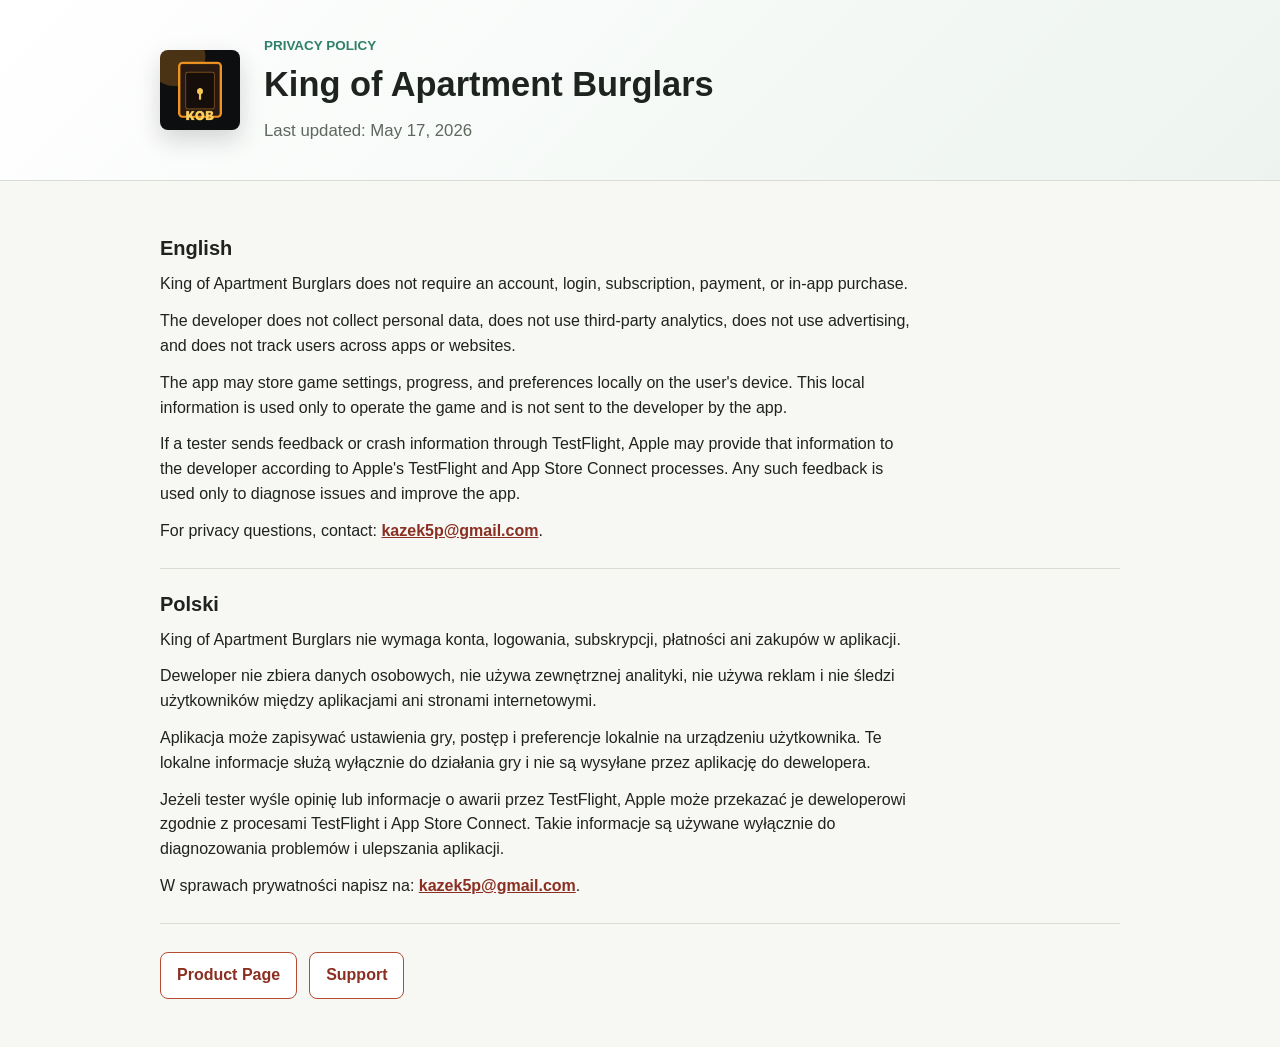
==== privacy/index.html @ fd4431cd "Add App Store support and privacy pages" ====
<!doctype html>
<html lang="en">
<head>
  <meta charset="utf-8">
  <meta name="viewport" content="width=device-width, initial-scale=1">
  <title>Privacy Policy - King of Apartment Burglars</title>
  <meta name="description" content="Privacy Policy for King of Apartment Burglars.">
  <link rel="stylesheet" href="../styles.css">
</head>
<body>
  <header class="site-header compact">
    <img src="../assets/app-icon.png" alt="" class="app-icon" width="80" height="80">
    <div>
      <p class="eyebrow">Privacy Policy</p>
      <h1>King of Apartment Burglars</h1>
      <p class="lead">Last updated: May 17, 2026</p>
    </div>
  </header>

  <main>
    <section>
      <h2>English</h2>
      <p>King of Apartment Burglars does not require an account, login, subscription, payment, or in-app purchase.</p>
      <p>The developer does not collect personal data, does not use third-party analytics, does not use advertising, and does not track users across apps or websites.</p>
      <p>The app may store game settings, progress, and preferences locally on the user's device. This local information is used only to operate the game and is not sent to the developer by the app.</p>
      <p>If a tester sends feedback or crash information through TestFlight, Apple may provide that information to the developer according to Apple's TestFlight and App Store Connect processes. Any such feedback is used only to diagnose issues and improve the app.</p>
      <p>For privacy questions, contact: <a href="mailto:kazek5p@gmail.com">kazek5p@gmail.com</a>.</p>
    </section>

    <section lang="pl">
      <h2>Polski</h2>
      <p>King of Apartment Burglars nie wymaga konta, logowania, subskrypcji, płatności ani zakupów w aplikacji.</p>
      <p>Deweloper nie zbiera danych osobowych, nie używa zewnętrznej analityki, nie używa reklam i nie śledzi użytkowników między aplikacjami ani stronami internetowymi.</p>
      <p>Aplikacja może zapisywać ustawienia gry, postęp i preferencje lokalnie na urządzeniu użytkownika. Te lokalne informacje służą wyłącznie do działania gry i nie są wysyłane przez aplikację do dewelopera.</p>
      <p>Jeżeli tester wyśle opinię lub informacje o awarii przez TestFlight, Apple może przekazać je deweloperowi zgodnie z procesami TestFlight i App Store Connect. Takie informacje są używane wyłącznie do diagnozowania problemów i ulepszania aplikacji.</p>
      <p>W sprawach prywatności napisz na: <a href="mailto:kazek5p@gmail.com">kazek5p@gmail.com</a>.</p>
    </section>

    <nav class="link-row" aria-label="Product links">
      <a href="../">Product Page</a>
      <a href="../support/">Support</a>
    </nav>
  </main>
</body>
</html>
---- styles.css ----
:root {
  color-scheme: light;
  --bg: #f7f7f4;
  --text: #1f2320;
  --muted: #5f675f;
  --line: #d7ddd2;
  --panel: #ffffff;
  --accent: #b84a32;
  --accent-2: #2f7f69;
  --link: #8b2f22;
}

* {
  box-sizing: border-box;
}

body {
  margin: 0;
  min-height: 100vh;
  background: var(--bg);
  color: var(--text);
  font-family: -apple-system, BlinkMacSystemFont, "Segoe UI", sans-serif;
  line-height: 1.55;
}

.site-header {
  display: grid;
  grid-template-columns: auto minmax(0, 1fr);
  gap: 24px;
  align-items: center;
  padding: 48px max(24px, calc((100vw - 960px) / 2));
  background: linear-gradient(135deg, #fff 0%, #edf4ef 100%);
  border-bottom: 1px solid var(--line);
}

.site-header.compact {
  padding-top: 36px;
  padding-bottom: 36px;
}

.app-icon {
  display: block;
  border-radius: 8px;
  box-shadow: 0 10px 24px rgba(31, 35, 32, 0.18);
}

.eyebrow {
  margin: 0 0 8px;
  color: var(--accent-2);
  font-size: 0.84rem;
  font-weight: 700;
  text-transform: uppercase;
}

h1,
h2 {
  margin: 0;
  line-height: 1.15;
}

h1 {
  font-size: 2.15rem;
  max-width: 680px;
}

h2 {
  font-size: 1.25rem;
}

.lead {
  max-width: 720px;
  margin: 14px 0 0;
  color: var(--muted);
  font-size: 1.05rem;
}

main {
  width: min(960px, calc(100% - 48px));
  margin: 0 auto;
  padding: 32px 0 48px;
}

section {
  padding: 24px 0;
  border-bottom: 1px solid var(--line);
}

p {
  max-width: 760px;
  margin: 12px 0 0;
}

a {
  color: var(--link);
  font-weight: 650;
}

.link-row {
  display: flex;
  flex-wrap: wrap;
  gap: 12px;
  margin-top: 28px;
}

.link-row a {
  display: inline-flex;
  min-height: 44px;
  align-items: center;
  justify-content: center;
  padding: 10px 16px;
  border: 1px solid var(--accent);
  border-radius: 8px;
  background: var(--panel);
  text-decoration: none;
}

.link-row a:hover,
.link-row a:focus-visible {
  background: #fff0ec;
}

@media (max-width: 620px) {
  .site-header {
    grid-template-columns: 1fr;
    gap: 18px;
    padding: 32px 24px;
  }

  h1 {
    font-size: 1.8rem;
  }

  main {
    width: calc(100% - 32px);
  }
}
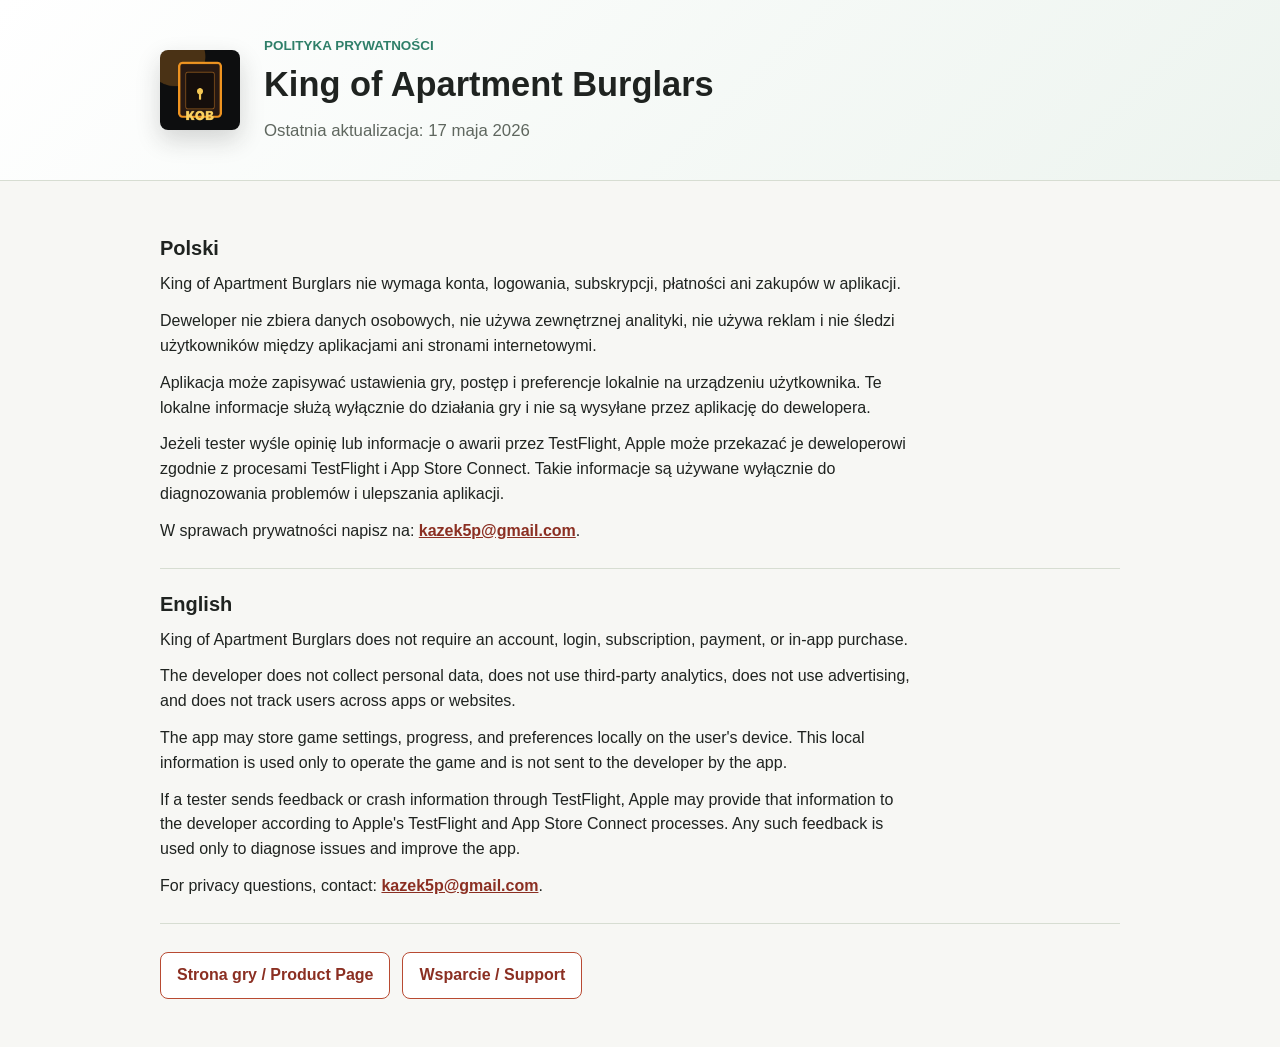
==== commit d07e2fd5: "Add Polish website content" ====
--- a/privacy/index.html
+++ b/privacy/index.html
@@ -1,32 +1,23 @@
 <!doctype html>
-<html lang="en">
+<html lang="pl">
 <head>
   <meta charset="utf-8">
   <meta name="viewport" content="width=device-width, initial-scale=1">
-  <title>Privacy Policy - King of Apartment Burglars</title>
-  <meta name="description" content="Privacy Policy for King of Apartment Burglars.">
+  <title>Polityka prywatności - King of Apartment Burglars</title>
+  <meta name="description" content="Polityka prywatności i privacy policy dla King of Apartment Burglars.">
   <link rel="stylesheet" href="../styles.css">
 </head>
 <body>
   <header class="site-header compact">
     <img src="../assets/app-icon.png" alt="" class="app-icon" width="80" height="80">
     <div>
-      <p class="eyebrow">Privacy Policy</p>
+      <p class="eyebrow">Polityka prywatności</p>
       <h1>King of Apartment Burglars</h1>
-      <p class="lead">Last updated: May 17, 2026</p>
+      <p class="lead">Ostatnia aktualizacja: 17 maja 2026</p>
     </div>
   </header>
 
   <main>
-    <section>
-      <h2>English</h2>
-      <p>King of Apartment Burglars does not require an account, login, subscription, payment, or in-app purchase.</p>
-      <p>The developer does not collect personal data, does not use third-party analytics, does not use advertising, and does not track users across apps or websites.</p>
-      <p>The app may store game settings, progress, and preferences locally on the user's device. This local information is used only to operate the game and is not sent to the developer by the app.</p>
-      <p>If a tester sends feedback or crash information through TestFlight, Apple may provide that information to the developer according to Apple's TestFlight and App Store Connect processes. Any such feedback is used only to diagnose issues and improve the app.</p>
-      <p>For privacy questions, contact: <a href="mailto:kazek5p@gmail.com">kazek5p@gmail.com</a>.</p>
-    </section>
-
     <section lang="pl">
       <h2>Polski</h2>
       <p>King of Apartment Burglars nie wymaga konta, logowania, subskrypcji, płatności ani zakupów w aplikacji.</p>
@@ -36,9 +27,18 @@
       <p>W sprawach prywatności napisz na: <a href="mailto:kazek5p@gmail.com">kazek5p@gmail.com</a>.</p>
     </section>
 
+    <section lang="en">
+      <h2>English</h2>
+      <p>King of Apartment Burglars does not require an account, login, subscription, payment, or in-app purchase.</p>
+      <p>The developer does not collect personal data, does not use third-party analytics, does not use advertising, and does not track users across apps or websites.</p>
+      <p>The app may store game settings, progress, and preferences locally on the user's device. This local information is used only to operate the game and is not sent to the developer by the app.</p>
+      <p>If a tester sends feedback or crash information through TestFlight, Apple may provide that information to the developer according to Apple's TestFlight and App Store Connect processes. Any such feedback is used only to diagnose issues and improve the app.</p>
+      <p>For privacy questions, contact: <a href="mailto:kazek5p@gmail.com">kazek5p@gmail.com</a>.</p>
+    </section>
+
     <nav class="link-row" aria-label="Product links">
-      <a href="../">Product Page</a>
-      <a href="../support/">Support</a>
+      <a href="../">Strona gry / Product Page</a>
+      <a href="../support/">Wsparcie / Support</a>
     </nav>
   </main>
 </body>
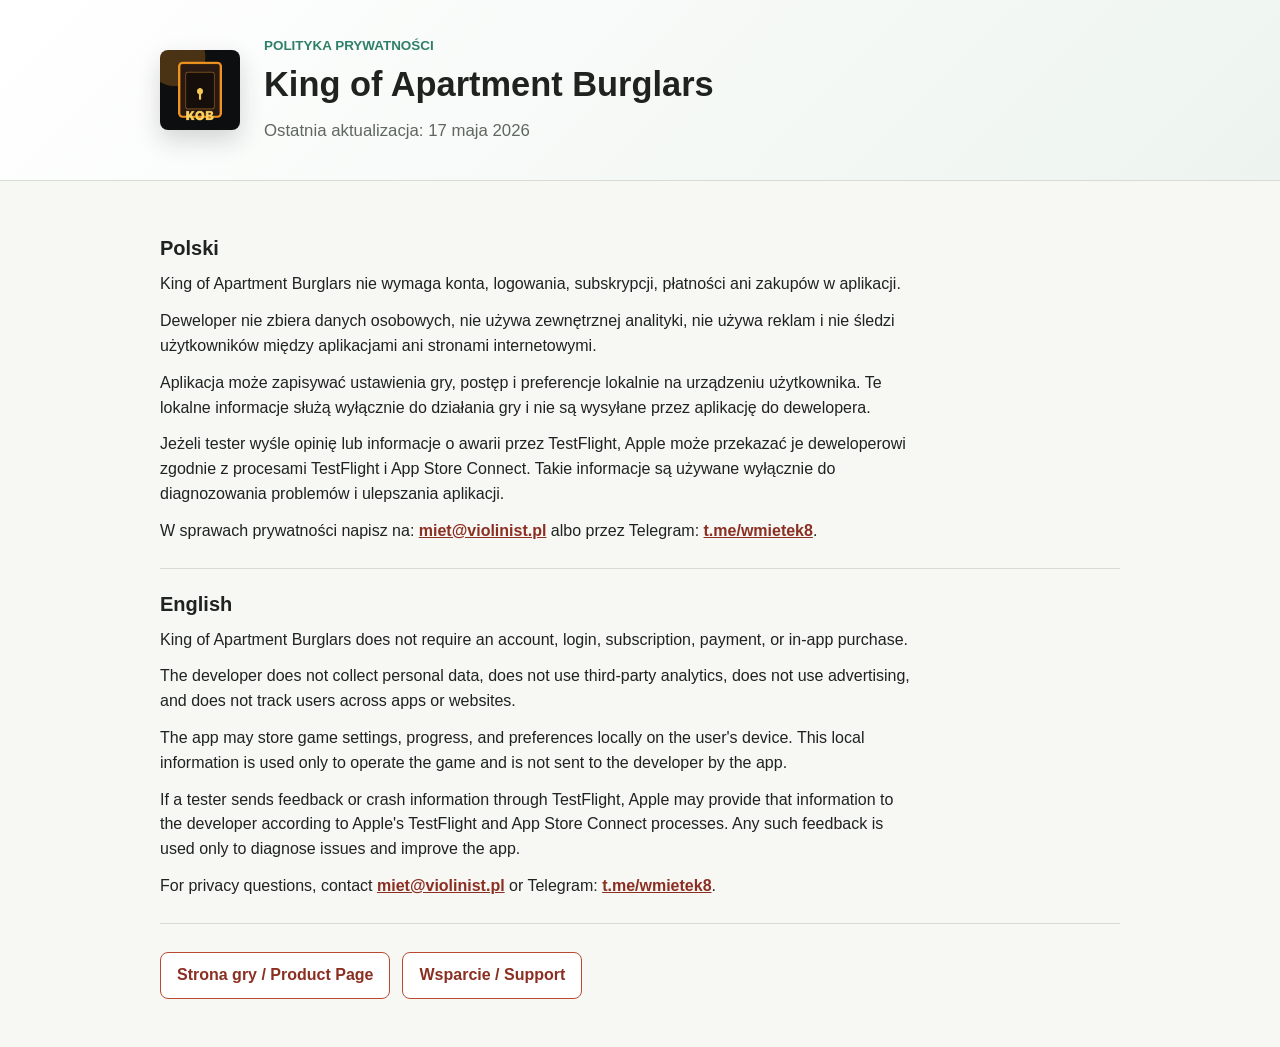
==== commit c18c7d70: "Update public contact details" ====
--- a/privacy/index.html
+++ b/privacy/index.html
@@ -24,7 +24,7 @@
       <p>Deweloper nie zbiera danych osobowych, nie używa zewnętrznej analityki, nie używa reklam i nie śledzi użytkowników między aplikacjami ani stronami internetowymi.</p>
       <p>Aplikacja może zapisywać ustawienia gry, postęp i preferencje lokalnie na urządzeniu użytkownika. Te lokalne informacje służą wyłącznie do działania gry i nie są wysyłane przez aplikację do dewelopera.</p>
       <p>Jeżeli tester wyśle opinię lub informacje o awarii przez TestFlight, Apple może przekazać je deweloperowi zgodnie z procesami TestFlight i App Store Connect. Takie informacje są używane wyłącznie do diagnozowania problemów i ulepszania aplikacji.</p>
-      <p>W sprawach prywatności napisz na: <a href="mailto:kazek5p@gmail.com">kazek5p@gmail.com</a>.</p>
+      <p>W sprawach prywatności napisz na: <a href="mailto:miet@violinist.pl">miet@violinist.pl</a> albo przez Telegram: <a href="https://t.me/wmietek8">t.me/wmietek8</a>.</p>
     </section>
 
     <section lang="en">
@@ -33,7 +33,7 @@
       <p>The developer does not collect personal data, does not use third-party analytics, does not use advertising, and does not track users across apps or websites.</p>
       <p>The app may store game settings, progress, and preferences locally on the user's device. This local information is used only to operate the game and is not sent to the developer by the app.</p>
       <p>If a tester sends feedback or crash information through TestFlight, Apple may provide that information to the developer according to Apple's TestFlight and App Store Connect processes. Any such feedback is used only to diagnose issues and improve the app.</p>
-      <p>For privacy questions, contact: <a href="mailto:kazek5p@gmail.com">kazek5p@gmail.com</a>.</p>
+      <p>For privacy questions, contact <a href="mailto:miet@violinist.pl">miet@violinist.pl</a> or Telegram: <a href="https://t.me/wmietek8">t.me/wmietek8</a>.</p>
     </section>
 
     <nav class="link-row" aria-label="Product links">
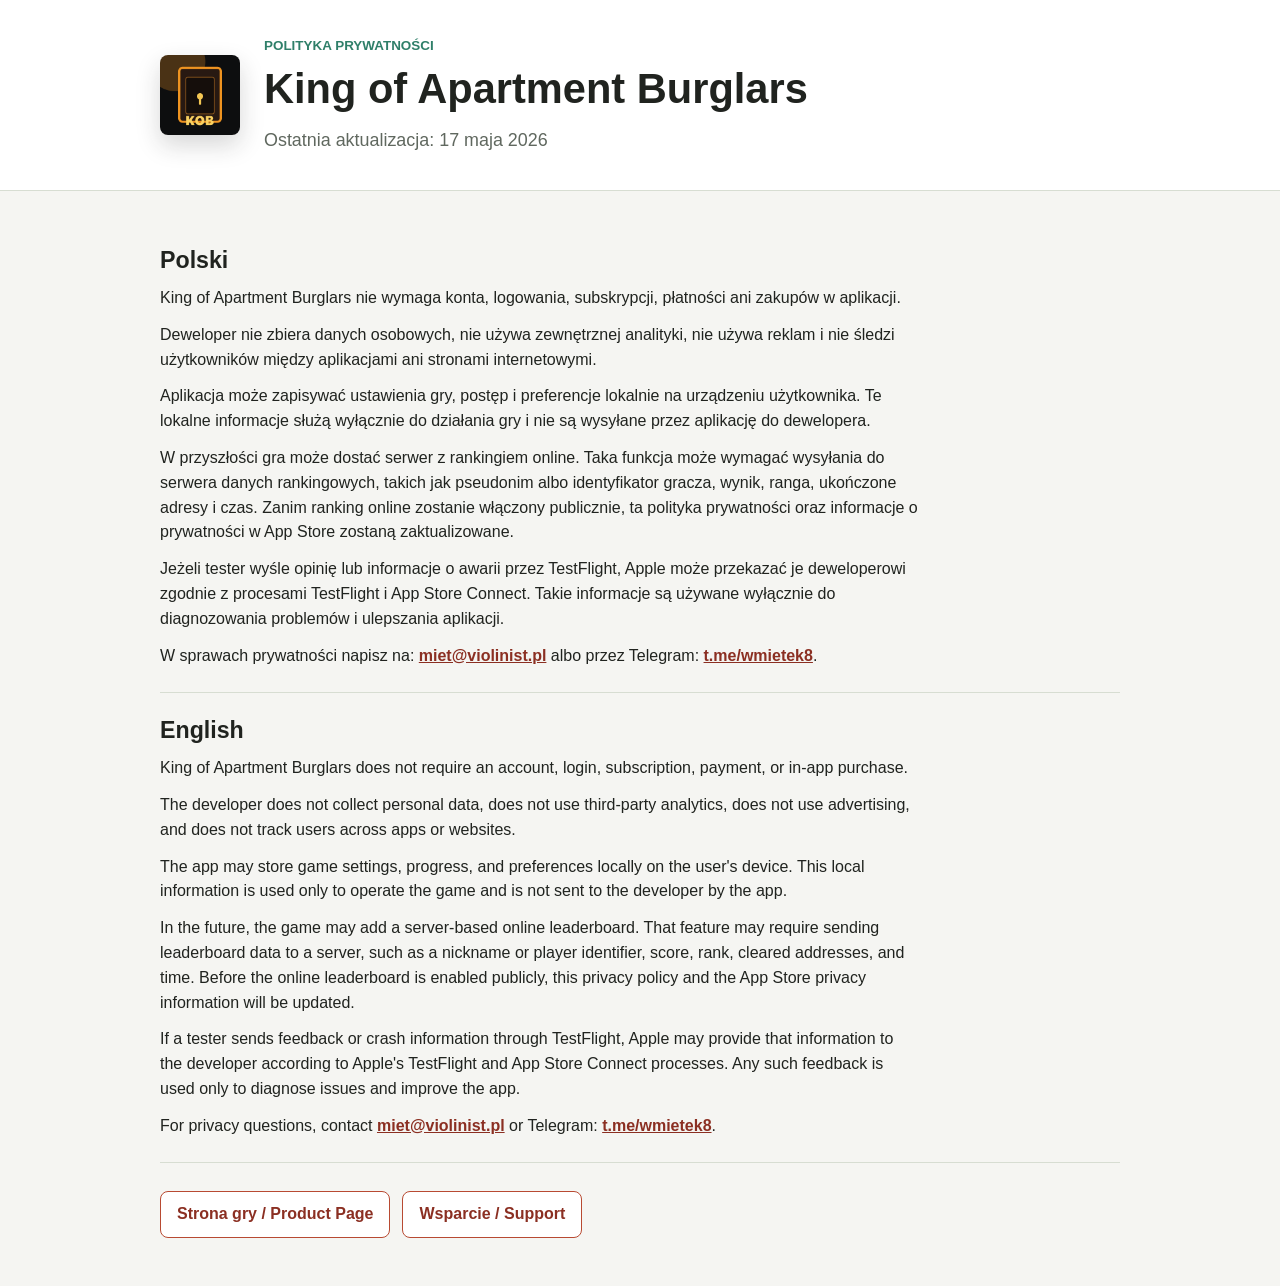
==== commit 20f5516e: "Update privacy policy for planned leaderboard" ====
--- a/privacy/index.html
+++ b/privacy/index.html
@@ -23,6 +23,7 @@
       <p>King of Apartment Burglars nie wymaga konta, logowania, subskrypcji, płatności ani zakupów w aplikacji.</p>
       <p>Deweloper nie zbiera danych osobowych, nie używa zewnętrznej analityki, nie używa reklam i nie śledzi użytkowników między aplikacjami ani stronami internetowymi.</p>
       <p>Aplikacja może zapisywać ustawienia gry, postęp i preferencje lokalnie na urządzeniu użytkownika. Te lokalne informacje służą wyłącznie do działania gry i nie są wysyłane przez aplikację do dewelopera.</p>
+      <p>W przyszłości gra może dostać serwer z rankingiem online. Taka funkcja może wymagać wysyłania do serwera danych rankingowych, takich jak pseudonim albo identyfikator gracza, wynik, ranga, ukończone adresy i czas. Zanim ranking online zostanie włączony publicznie, ta polityka prywatności oraz informacje o prywatności w App Store zostaną zaktualizowane.</p>
       <p>Jeżeli tester wyśle opinię lub informacje o awarii przez TestFlight, Apple może przekazać je deweloperowi zgodnie z procesami TestFlight i App Store Connect. Takie informacje są używane wyłącznie do diagnozowania problemów i ulepszania aplikacji.</p>
       <p>W sprawach prywatności napisz na: <a href="mailto:miet@violinist.pl">miet@violinist.pl</a> albo przez Telegram: <a href="https://t.me/wmietek8">t.me/wmietek8</a>.</p>
     </section>
@@ -32,6 +33,7 @@
       <p>King of Apartment Burglars does not require an account, login, subscription, payment, or in-app purchase.</p>
       <p>The developer does not collect personal data, does not use third-party analytics, does not use advertising, and does not track users across apps or websites.</p>
       <p>The app may store game settings, progress, and preferences locally on the user's device. This local information is used only to operate the game and is not sent to the developer by the app.</p>
+      <p>In the future, the game may add a server-based online leaderboard. That feature may require sending leaderboard data to a server, such as a nickname or player identifier, score, rank, cleared addresses, and time. Before the online leaderboard is enabled publicly, this privacy policy and the App Store privacy information will be updated.</p>
       <p>If a tester sends feedback or crash information through TestFlight, Apple may provide that information to the developer according to Apple's TestFlight and App Store Connect processes. Any such feedback is used only to diagnose issues and improve the app.</p>
       <p>For privacy questions, contact <a href="mailto:miet@violinist.pl">miet@violinist.pl</a> or Telegram: <a href="https://t.me/wmietek8">t.me/wmietek8</a>.</p>
     </section>
--- a/styles.css
+++ b/styles.css
@@ -1,12 +1,14 @@
 :root {
   color-scheme: light;
-  --bg: #f7f7f4;
-  --text: #1f2320;
-  --muted: #5f675f;
+  --bg: #f5f5f2;
+  --text: #20231f;
+  --muted: #60685f;
   --line: #d7ddd2;
   --panel: #ffffff;
   --accent: #b84a32;
   --accent-2: #2f7f69;
+  --ink: #263642;
+  --gold: #b7791f;
   --link: #8b2f22;
 }
 
@@ -29,19 +31,47 @@
   gap: 24px;
   align-items: center;
   padding: 48px max(24px, calc((100vw - 960px) / 2));
-  background: linear-gradient(135deg, #fff 0%, #edf4ef 100%);
+  background: #ffffff;
   border-bottom: 1px solid var(--line);
+}
+
+.site-header.hero {
+  grid-template-columns: minmax(0, 1fr) 280px;
+  gap: 40px;
+  align-items: stretch;
+  padding-top: 52px;
+  padding-bottom: 40px;
+  background: #ffffff;
 }
 
 .site-header.compact {
   padding-top: 36px;
   padding-bottom: 36px;
+}
+
+.hero-copy {
+  display: flex;
+  min-width: 0;
+  flex-direction: column;
+  justify-content: center;
+}
+
+.hero-art {
+  display: grid;
+  align-content: center;
+  gap: 18px;
+  min-width: 0;
 }
 
 .app-icon {
   display: block;
   border-radius: 8px;
   box-shadow: 0 10px 24px rgba(31, 35, 32, 0.18);
+}
+
+.app-icon.large {
+  width: 144px;
+  height: 144px;
 }
 
 .eyebrow {
@@ -53,25 +83,38 @@
 }
 
 h1,
-h2 {
+h2,
+h3 {
   margin: 0;
   line-height: 1.15;
 }
 
 h1 {
-  font-size: 2.15rem;
+  font-size: 2.6rem;
   max-width: 680px;
 }
 
 h2 {
-  font-size: 1.25rem;
+  font-size: 1.45rem;
+}
+
+h3 {
+  font-size: 1.02rem;
 }
 
 .lead {
   max-width: 720px;
   margin: 14px 0 0;
   color: var(--muted);
-  font-size: 1.05rem;
+  font-size: 1.12rem;
+}
+
+.notice {
+  max-width: 760px;
+  margin-top: 18px;
+  padding-left: 14px;
+  border-left: 3px solid var(--accent);
+  color: #4b514b;
 }
 
 main {
@@ -85,9 +128,23 @@
   border-bottom: 1px solid var(--line);
 }
 
+.intro-grid,
+.split-section,
+.roadmap {
+  display: grid;
+  grid-template-columns: minmax(180px, 0.8fr) minmax(0, 1.4fr);
+  gap: 32px;
+  align-items: start;
+}
+
 p {
   max-width: 760px;
   margin: 12px 0 0;
+}
+
+.small-note {
+  color: var(--muted);
+  font-size: 0.95rem;
 }
 
 a {
@@ -119,6 +176,139 @@
   background: #fff0ec;
 }
 
+.hero-actions {
+  margin-top: 22px;
+}
+
+.footer-links {
+  padding-top: 4px;
+}
+
+.fact-list {
+  display: grid;
+  gap: 10px;
+  margin: 0;
+}
+
+.fact-list div,
+.feature-card,
+.control-grid article,
+.signal-grid article {
+  border: 1px solid var(--line);
+  border-radius: 8px;
+  background: rgba(255, 255, 255, 0.88);
+}
+
+.fact-list div {
+  padding: 12px 14px;
+}
+
+.fact-list dt {
+  color: var(--muted);
+  font-size: 0.78rem;
+  font-weight: 700;
+  text-transform: uppercase;
+}
+
+.fact-list dd {
+  margin: 2px 0 0;
+  color: var(--text);
+  font-weight: 700;
+}
+
+.feature-grid,
+.control-grid,
+.signal-grid {
+  display: grid;
+  gap: 16px;
+}
+
+.feature-grid {
+  grid-template-columns: repeat(3, minmax(0, 1fr));
+}
+
+.control-grid,
+.signal-grid {
+  grid-template-columns: repeat(3, minmax(0, 1fr));
+  margin-top: 18px;
+}
+
+.feature-card,
+.control-grid article,
+.signal-grid article {
+  padding: 18px;
+}
+
+.feature-card h2 {
+  color: var(--ink);
+  font-size: 1.16rem;
+}
+
+.section-heading {
+  max-width: 760px;
+}
+
+.step-list {
+  display: grid;
+  gap: 12px;
+  max-width: 840px;
+  margin: 20px 0 0;
+  padding: 0;
+  list-style: none;
+}
+
+.step-list li {
+  display: grid;
+  grid-template-columns: 210px minmax(0, 1fr);
+  gap: 18px;
+  padding: 16px 0;
+  border-top: 1px solid var(--line);
+}
+
+.step-list li:first-child {
+  border-top: 0;
+}
+
+.step-list strong {
+  color: var(--ink);
+}
+
+.step-list span {
+  color: var(--muted);
+}
+
+.signal-band {
+  padding: 28px 0;
+}
+
+.signal-grid article {
+  position: relative;
+  min-height: 150px;
+  padding-top: 46px;
+}
+
+.signal-dot {
+  position: absolute;
+  top: 18px;
+  left: 18px;
+  width: 18px;
+  height: 18px;
+  border-radius: 50%;
+  box-shadow: 0 0 0 4px rgba(32, 35, 31, 0.06);
+}
+
+.signal-dot.amber {
+  background: var(--gold);
+}
+
+.signal-dot.green {
+  background: var(--accent-2);
+}
+
+.signal-dot.red {
+  background: var(--accent);
+}
+
 @media (max-width: 620px) {
   .site-header {
     grid-template-columns: 1fr;
@@ -126,6 +316,11 @@
     padding: 32px 24px;
   }
 
+  .site-header.hero {
+    grid-template-columns: 1fr;
+    gap: 24px;
+  }
+
   h1 {
     font-size: 1.8rem;
   }
@@ -133,4 +328,18 @@
   main {
     width: calc(100% - 32px);
   }
-}
+
+  .intro-grid,
+  .split-section,
+  .roadmap,
+  .feature-grid,
+  .control-grid,
+  .signal-grid,
+  .step-list li {
+    grid-template-columns: 1fr;
+  }
+
+  .step-list li {
+    gap: 6px;
+  }
+}
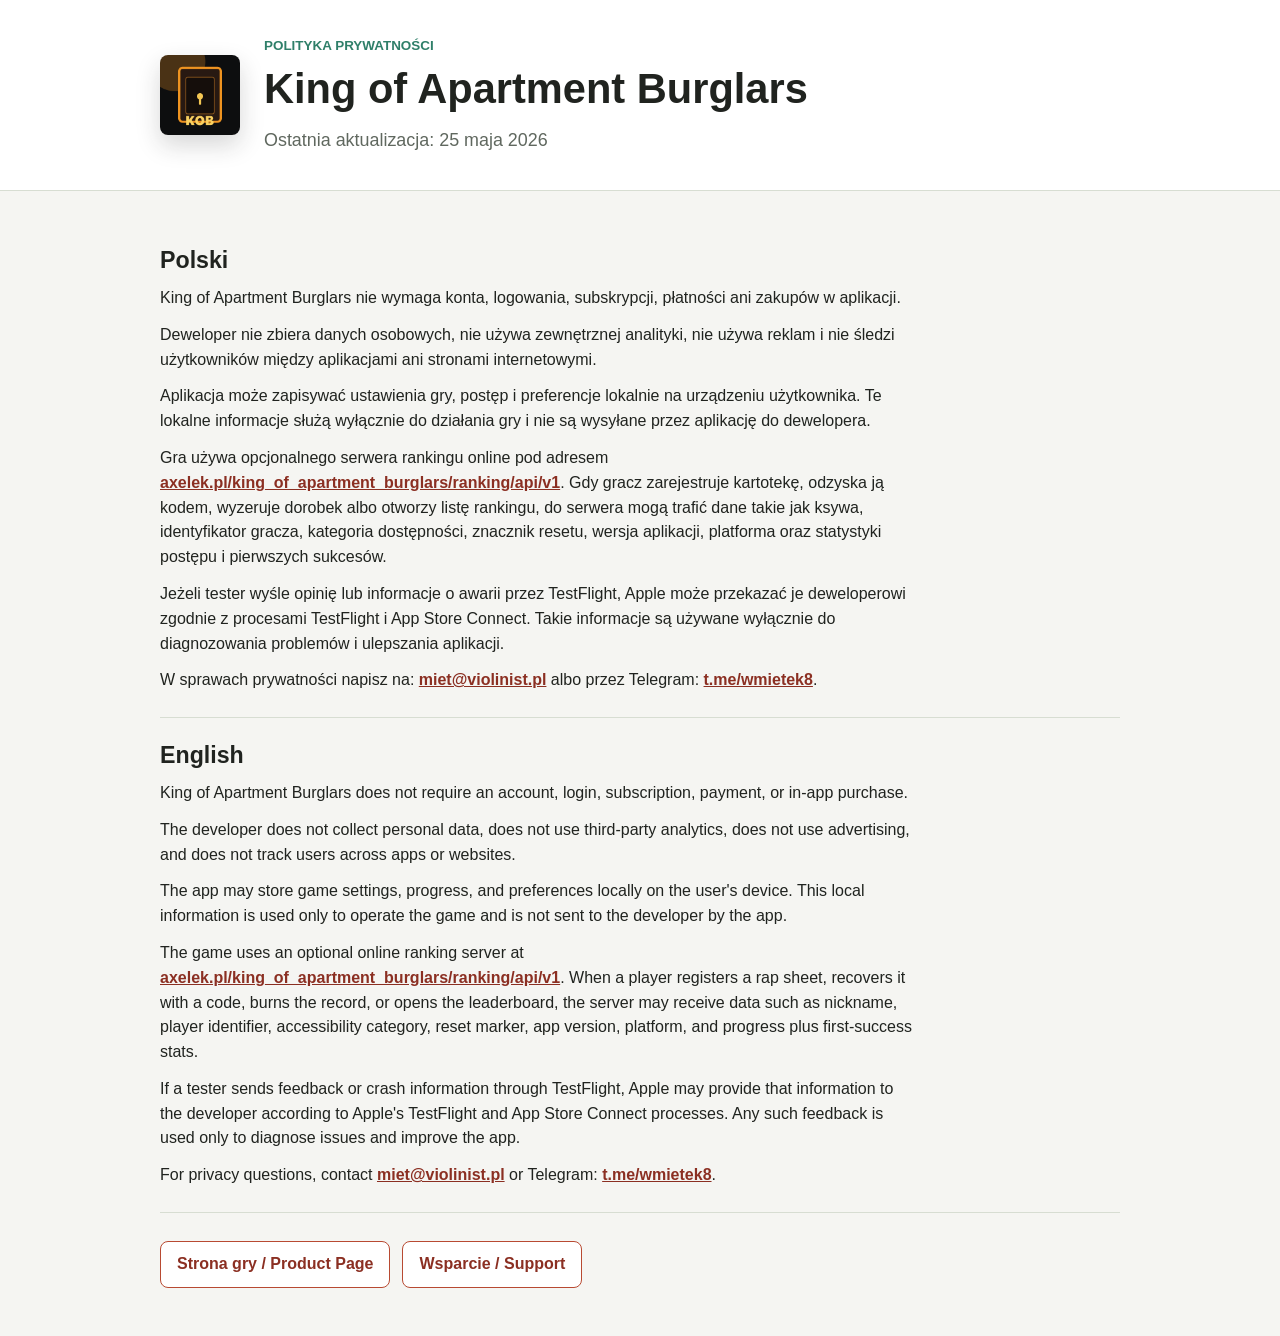
==== commit 0e06e531: "Update public pages for active ranking" ====
--- a/privacy/index.html
+++ b/privacy/index.html
@@ -13,7 +13,7 @@
     <div>
       <p class="eyebrow">Polityka prywatności</p>
       <h1>King of Apartment Burglars</h1>
-      <p class="lead">Ostatnia aktualizacja: 17 maja 2026</p>
+      <p class="lead">Ostatnia aktualizacja: 25 maja 2026</p>
     </div>
   </header>
 
@@ -23,7 +23,7 @@
       <p>King of Apartment Burglars nie wymaga konta, logowania, subskrypcji, płatności ani zakupów w aplikacji.</p>
       <p>Deweloper nie zbiera danych osobowych, nie używa zewnętrznej analityki, nie używa reklam i nie śledzi użytkowników między aplikacjami ani stronami internetowymi.</p>
       <p>Aplikacja może zapisywać ustawienia gry, postęp i preferencje lokalnie na urządzeniu użytkownika. Te lokalne informacje służą wyłącznie do działania gry i nie są wysyłane przez aplikację do dewelopera.</p>
-      <p>W przyszłości gra może dostać serwer z rankingiem online. Taka funkcja może wymagać wysyłania do serwera danych rankingowych, takich jak pseudonim albo identyfikator gracza, wynik, ranga, ukończone adresy i czas. Zanim ranking online zostanie włączony publicznie, ta polityka prywatności oraz informacje o prywatności w App Store zostaną zaktualizowane.</p>
+      <p>Gra używa opcjonalnego serwera rankingu online pod adresem <a href="https://axelek.pl/king_of_apartment_burglars/ranking/api/v1">axelek.pl/king_of_apartment_burglars/ranking/api/v1</a>. Gdy gracz zarejestruje kartotekę, odzyska ją kodem, wyzeruje dorobek albo otworzy listę rankingu, do serwera mogą trafić dane takie jak ksywa, identyfikator gracza, kategoria dostępności, znacznik resetu, wersja aplikacji, platforma oraz statystyki postępu i pierwszych sukcesów.</p>
       <p>Jeżeli tester wyśle opinię lub informacje o awarii przez TestFlight, Apple może przekazać je deweloperowi zgodnie z procesami TestFlight i App Store Connect. Takie informacje są używane wyłącznie do diagnozowania problemów i ulepszania aplikacji.</p>
       <p>W sprawach prywatności napisz na: <a href="mailto:miet@violinist.pl">miet@violinist.pl</a> albo przez Telegram: <a href="https://t.me/wmietek8">t.me/wmietek8</a>.</p>
     </section>
@@ -33,7 +33,7 @@
       <p>King of Apartment Burglars does not require an account, login, subscription, payment, or in-app purchase.</p>
       <p>The developer does not collect personal data, does not use third-party analytics, does not use advertising, and does not track users across apps or websites.</p>
       <p>The app may store game settings, progress, and preferences locally on the user's device. This local information is used only to operate the game and is not sent to the developer by the app.</p>
-      <p>In the future, the game may add a server-based online leaderboard. That feature may require sending leaderboard data to a server, such as a nickname or player identifier, score, rank, cleared addresses, and time. Before the online leaderboard is enabled publicly, this privacy policy and the App Store privacy information will be updated.</p>
+      <p>The game uses an optional online ranking server at <a href="https://axelek.pl/king_of_apartment_burglars/ranking/api/v1">axelek.pl/king_of_apartment_burglars/ranking/api/v1</a>. When a player registers a rap sheet, recovers it with a code, burns the record, or opens the leaderboard, the server may receive data such as nickname, player identifier, accessibility category, reset marker, app version, platform, and progress plus first-success stats.</p>
       <p>If a tester sends feedback or crash information through TestFlight, Apple may provide that information to the developer according to Apple's TestFlight and App Store Connect processes. Any such feedback is used only to diagnose issues and improve the app.</p>
       <p>For privacy questions, contact <a href="mailto:miet@violinist.pl">miet@violinist.pl</a> or Telegram: <a href="https://t.me/wmietek8">t.me/wmietek8</a>.</p>
     </section>
--- a/styles.css
+++ b/styles.css
@@ -109,6 +109,11 @@
   font-size: 1.12rem;
 }
 
+.lead.secondary {
+  margin-top: 8px;
+  font-size: 1.02rem;
+}
+
 .notice {
   max-width: 760px;
   margin-top: 18px;
@@ -309,6 +314,15 @@
   background: var(--accent);
 }
 
+.language-divider {
+  margin-top: 18px;
+  padding: 34px 0;
+}
+
+.language-divider h2 {
+  font-size: 1.8rem;
+}
+
 @media (max-width: 620px) {
   .site-header {
     grid-template-columns: 1fr;
